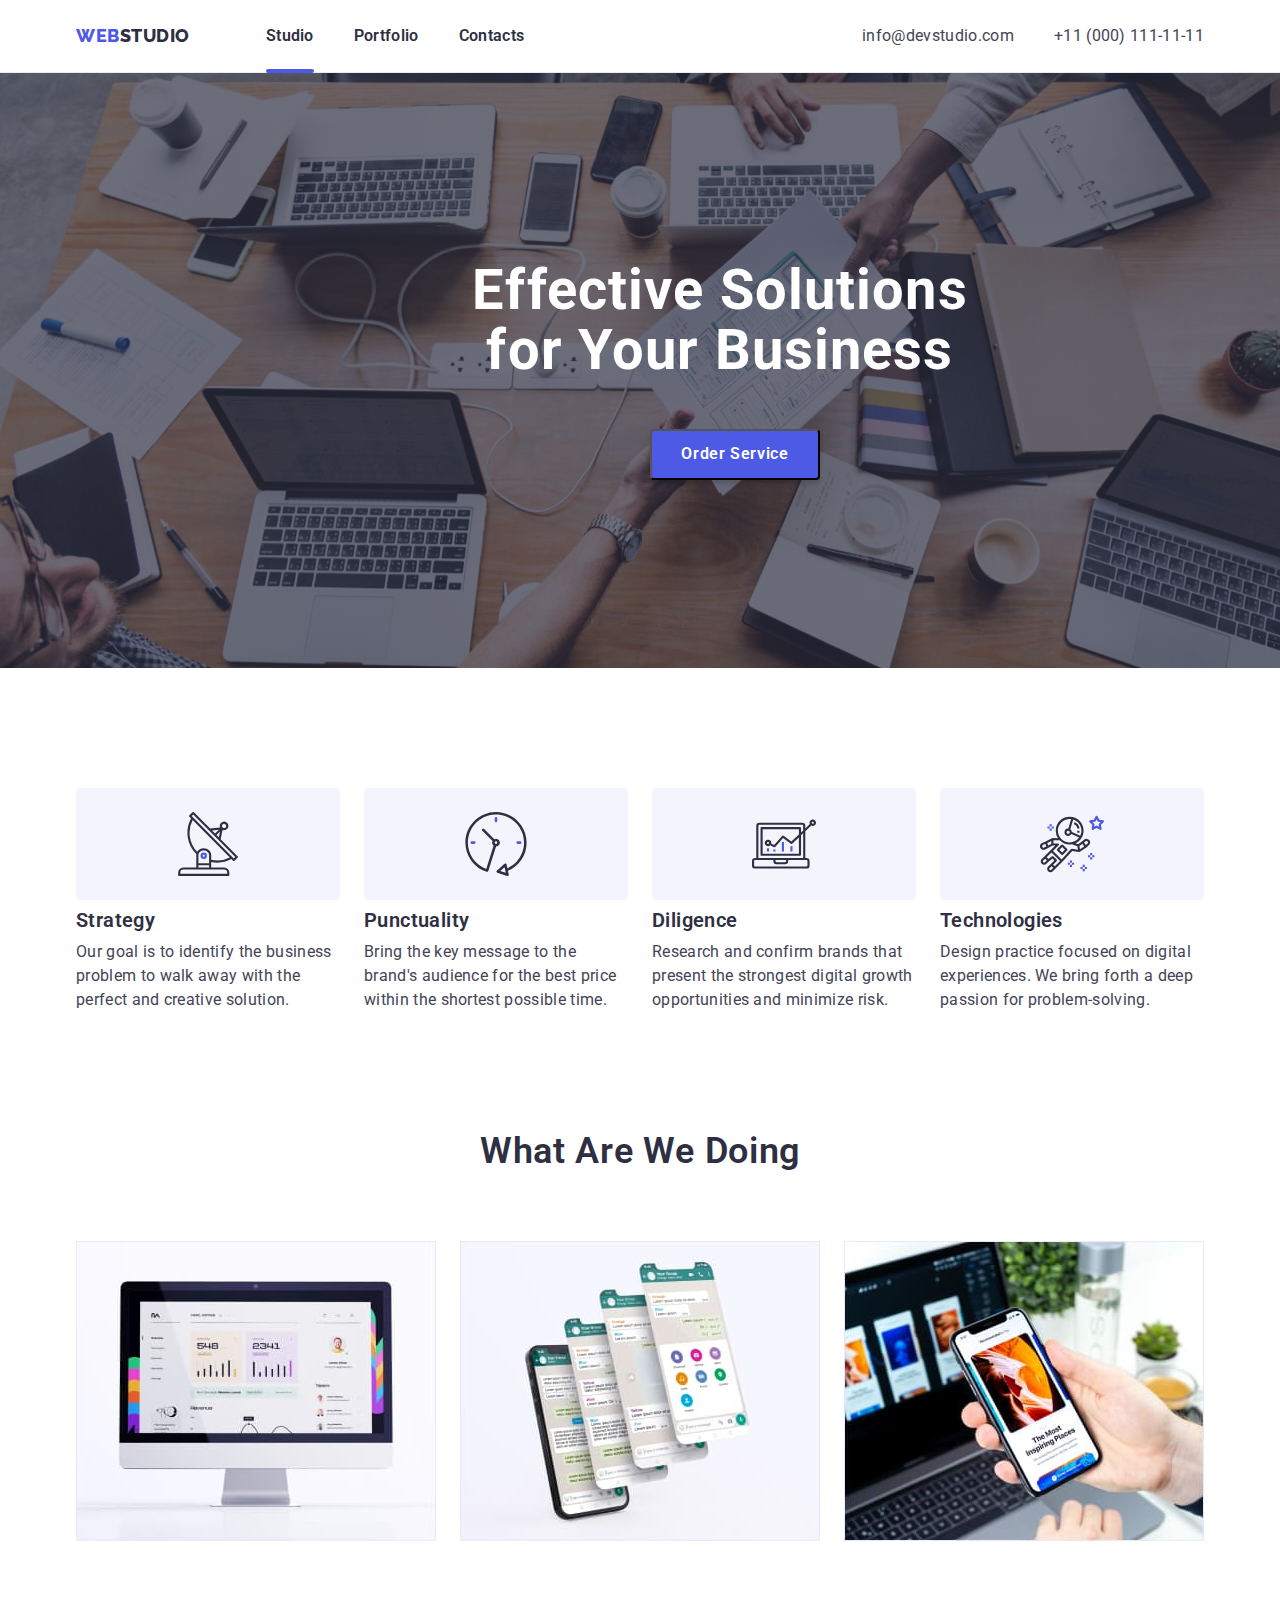
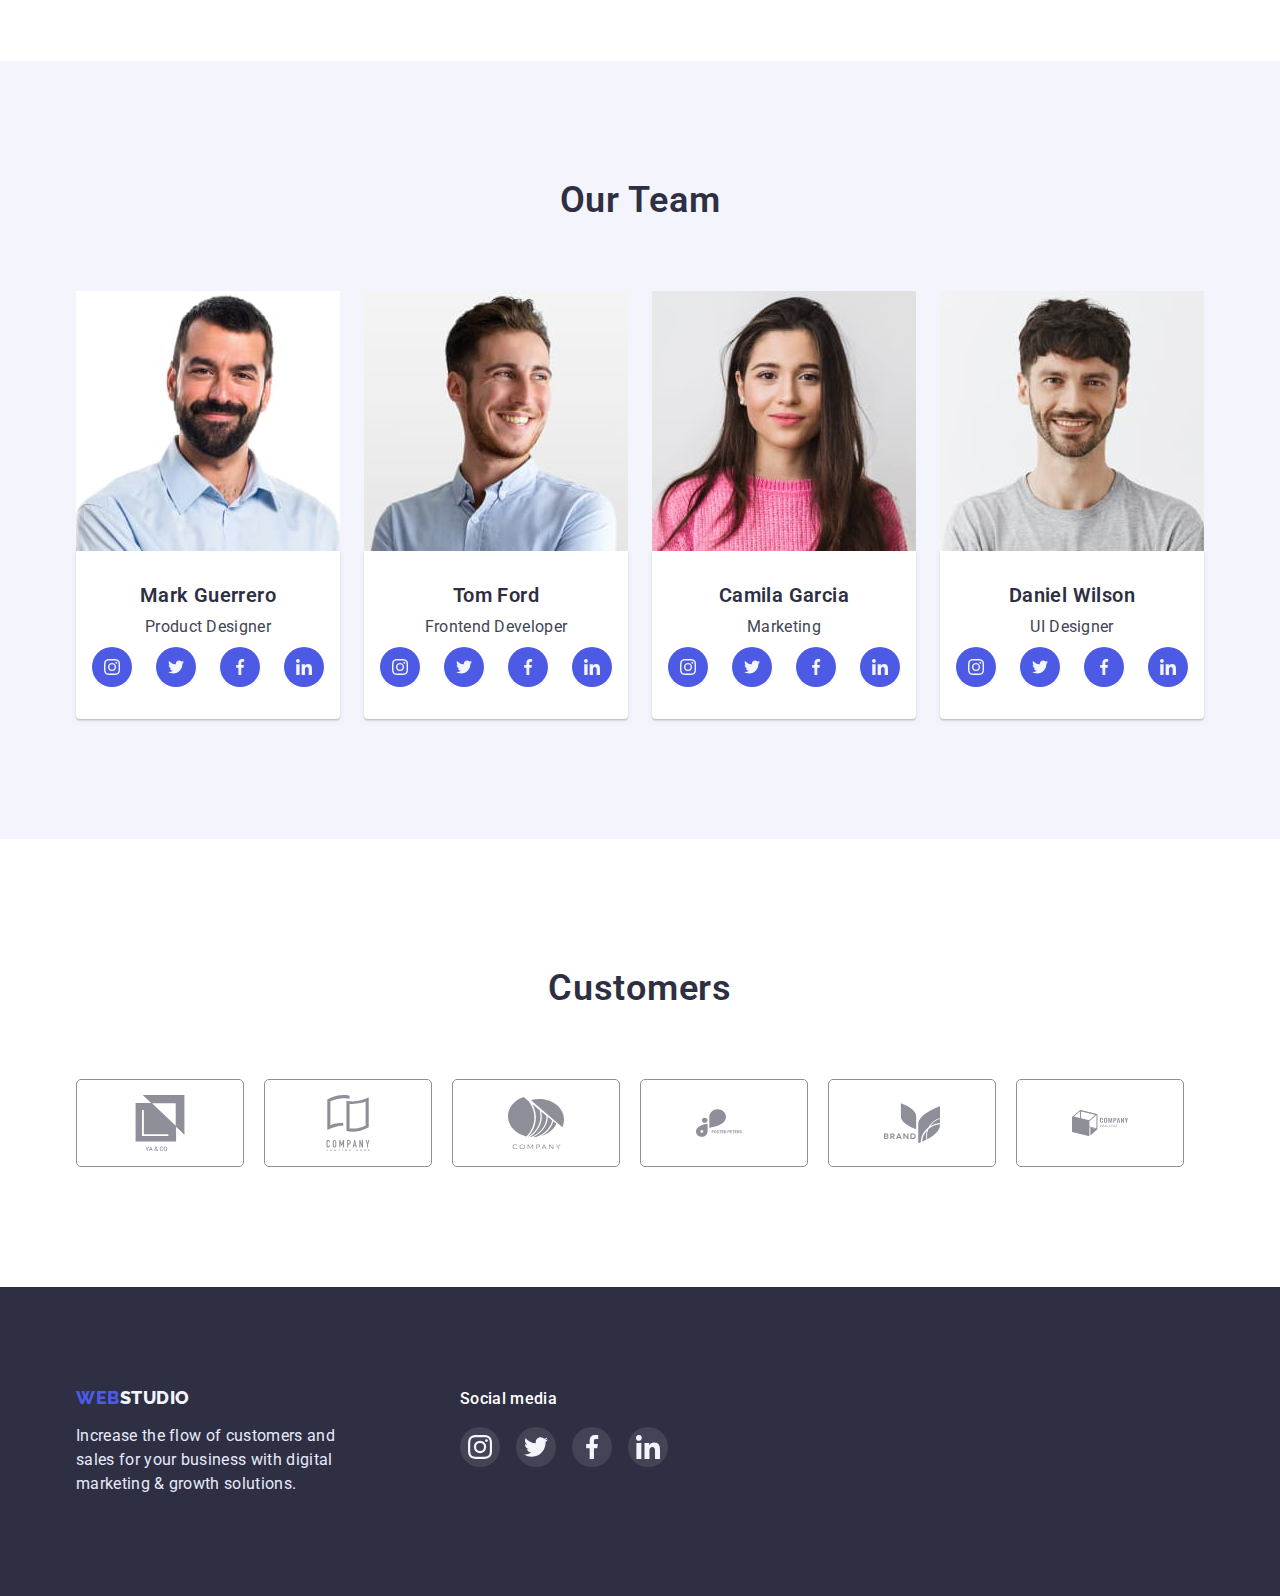
==== index.html @ 27ab68d3 "copied hw 5" ====
<!DOCTYPE html>
<html lang="en">
  <head>
    <meta charset="UTF-8" />
    <meta http-equiv="X-UA-Compatible" content="IE=edge" />
    <meta name="viewport" content="width=device-width, initial-scale=1.0" />
    <title>WebStudio goit-markup-hw-02</title>
    <link rel="preconnect" href="https://fonts.googleapis.com" />
    <link rel="preconnect" href="https://fonts.gstatic.com" crossorigin />
    <link
      href="https://fonts.googleapis.com/css2?family=Raleway:wght@800&family=Roboto:wght@400;500;700;900&display=swap"
      rel="stylesheet"
    />
    <link
      rel="stylesheet"
      href="https://cdn.jsdelivr.net/npm/modern-normalize@1.1.0/modern-normalize.min.css"
    />
    <link rel="stylesheet" href="./css/styles.css" />
  </head>
  <body>
    <header class="header">
      <div class="container header-nav-container">
        <nav class="page-nav">
          <!--logo-->
          <a href="/" class="logo link logo-nav"
            ><span class="logo logo-color">WEB</span>STUDIO</a
          >

          <!--menu-->
          <ul class="menu-nav">
            <li class="menu-item">
              <a href="./index.html" class="menu-nav-link link current">Studio</a>
            </li>
            <li class="menu-item">
              <a href="./portfolio.html" class="menu-nav-link link"
                >Portfolio</a
              >
            </li>
            <li class="menu-item">
              <a href="" class="menu-nav-link link">Contacts</a>
            </li>
          </ul>
        </nav>

        <!--contacts-->
        <ul class="contacts-nav">
          <li class="contacts-nav-item">
            <a href="mailto:info@devstudio.com" class="contacts-nav-link link"
              >info@devstudio.com</a
            >
          </li>
          <li>
            <a href="tel:+110001111111" class="contacts-nav-link link"
              >+11 (000) 111-11-11</a
            >
          </li>
        </ul>
      </div>
    </header>

    <main>
      <!--section1hero-->
      <section class="hero-section-color">
        <div class="container">
          <h1 class="hero-title">Effective Solutions for Your Business</h1>
          <button type="button" class="hero-button" data-modal-open>Order Service</button>
        </div>
      </section>

      <!--section2-->
      <section class="section-two-format">
        <div class="container">
          <ul class="sectiontwo">
            <li class="sectiontwo-item">
              <div class="sectiontwo-item-icon">
              <svg height="64" width="64">
                <use
                  href="./images/icons.svg#icon-strategy"
                ></use>
              </svg>
              </div>
              <h3 class="section-title section-margin-title">Strategy</h3>
              <p class="section-text">
                Our goal is to identify the business problem to walk away with
                the perfect and creative solution.
              </p>
            </li>

            <li class="sectiontwo-item">
              <div class="sectiontwo-item-icon">
                <svg height="64" width="64">
                  <use
                    href="./images/icons.svg#icon-punctuality"
                  ></use>
                </svg>
                </div>
              <h3 class="section-title section-margin-title">Punctuality</h3>
              <p class="section-text">
                Bring the key message to the brand's audience for the best price
                within the shortest possible time.
              </p>
            </li>

            <li class="sectiontwo-item">
              <div class="sectiontwo-item-icon">
                <svg height="64" width="64">
                  <use
                    href="./images/icons.svg#icon-diligence"
                  ></use>
                </svg>
                </div>
              <h3 class="section-title section-margin-title">Diligence</h3>
              <p class="section-text">
                Research and confirm brands that present the strongest digital
                growth opportunities and minimize risk.
              </p>
            </li>

            <li class="sectiontwo-item">
              <div class="sectiontwo-item-icon">
                <svg height="64" width="64">
                  <use
                    href="./images/icons.svg#icon-technologies"
                  ></use>
                </svg>
                </div>
              <h3 class="section-title section-margin-title">Technologies</h3>
              <p class="section-text">
                Design practice focused on digital experiences. We bring forth a
                deep passion for problem-solving.
              </p>
            </li>
          </ul>
        </div>
      </section>

      <!--section3-->
      <section class="sectionthree">
        <div class="container">
          <h2 class="sections-title">What are we doing</h2>

          <ul class="sectionthree-list section">
            <li class="sectionthree-item">
              <img src="./images/img1.jpg" alt="desktop" width="360" />
            </li>

            <li class="sectionthree-item">
              <img src="./images/img2.jpg" alt="mobile" width="360" />
            </li>

            <li class="sectionthree-item">
              <img src="./images/img3.jpg" alt="app" width="360" />
            </li>
          </ul>
        </div>
      </section>

      <section class="sectionfour">
        <div class="container">
          <h2 class="sections-title">Our Team</h2>

          <ul class="sectionfour-list section">
            <li class="sectionfour-item">
              <img
                src="./images/teamcard1.jpg"
                alt="teamcard"
                width="264"
                height="260"
              />
              <div class="our-team-list">
                <h3 class="section-title centered section-margin-title">
                  Mark Guerrero
                </h3>
                <p class="section-text centered">Product Designer</p>
                <ul class="our-team-list-icons">
                  <li class="our-team-list-item">
                    <a class="our-team-list-link" href="">
                      <svg
                        class="our-team-list-icon"
                        width="16px"
                        height="16px"
                      >
                        <use href="./images/icons.svg#icon-instagram"></use>
                      </svg>
                    </a>
                  </li>

                  <li class="our-team-list-item">
                    <a class="our-team-list-link" href="">
                      <svg
                        class="our-team-list-icon"
                        width="16px"
                        height="16px"
                      >
                        <use href="./images/icons.svg#icon-twitter"></use>
                      </svg>
                    </a>
                  </li>

                  <li class="our-team-list-item">
                    <a class="our-team-list-link" href="">
                      <svg
                        class="our-team-list-icon"
                        width="16px"
                        height="16px"
                      >
                        <use href="./images/icons.svg#icon-facebook"></use>
                      </svg>
                    </a>
                  </li>

                  <li class="our-team-list-item">
                    <a class="our-team-list-link" href="">
                      <svg
                        class="our-team-list-icon"
                        width="16px"
                        height="16px"
                      >
                        <use href="./images/icons.svg#icon-linkedin"></use>
                      </svg>
                    </a>
                  </li>
                </ul>
              </div>
            </li>

            <li class="sectionfour-item">
              <img
                src="./images/teamcard2.jpg"
                alt="teamcard"
                width="264"
                height="260"
              />
              <div class="our-team-list">
                <h3 class="section-title centered section-margin-title">
                  Tom Ford
                </h3>
                <p class="section-text centered">Frontend Developer</p>
                <ul class="our-team-list-icons">
                  <li class="our-team-list-item">
                    <a class="our-team-list-link" href="">
                      <svg
                        class="our-team-list-icon"
                        width="16px"
                        height="16px"
                      >
                        <use href="./images/icons.svg#icon-instagram"></use>
                      </svg>
                    </a>
                  </li>

                  <li class="our-team-list-item">
                    <a class="our-team-list-link" href="">
                      <svg
                        class="our-team-list-icon"
                        width="16px"
                        height="16px"
                      >
                        <use href="./images/icons.svg#icon-twitter"></use>
                      </svg>
                    </a>
                  </li>

                  <li class="our-team-list-item">
                    <a class="our-team-list-link" href="">
                      <svg
                        class="our-team-list-icon"
                        width="16px"
                        height="16px"
                      >
                        <use href="./images/icons.svg#icon-facebook"></use>
                      </svg>
                    </a>
                  </li>

                  <li class="our-team-list-item">
                    <a class="our-team-list-link" href="">
                      <svg
                        class="our-team-list-icon"
                        width="16px"
                        height="16px"
                      >
                        <use href="./images/icons.svg#icon-linkedin"></use>
                      </svg>
                    </a>
                  </li>
                </ul>
              </div>
            </li>

            <li class="sectionfour-item">
              <img
                src="./images/teamcard3.jpg"
                alt="teamcard"
                width="264"
                height="260"
              />
              <div class="our-team-list">
                <h3 class="section-title centered section-margin-title">
                  Camila Garcia
                </h3>
                <p class="section-text centered">Marketing</p>
                <ul class="our-team-list-icons">
                  <li class="our-team-list-item">
                    <a class="our-team-list-link" href="">
                      <svg
                        class="our-team-list-icon"
                        width="16px"
                        height="16px"
                      >
                        <use href="./images/icons.svg#icon-instagram"></use>
                      </svg>
                    </a>
                  </li>

                  <li class="our-team-list-item">
                    <a class="our-team-list-link" href="">
                      <svg
                        class="our-team-list-icon"
                        width="16px"
                        height="16px"
                      >
                        <use href="./images/icons.svg#icon-twitter"></use>
                      </svg>
                    </a>
                  </li>

                  <li class="our-team-list-item">
                    <a class="our-team-list-link" href="">
                      <svg
                        class="our-team-list-icon"
                        width="16px"
                        height="16px"
                      >
                        <use href="./images/icons.svg#icon-facebook"></use>
                      </svg>
                    </a>
                  </li>

                  <li class="our-team-list-item">
                    <a class="our-team-list-link" href="">
                      <svg
                        class="our-team-list-icon"
                        width="16px"
                        height="16px"
                      >
                        <use href="./images/icons.svg#icon-linkedin"></use>
                      </svg>
                    </a>
                  </li>
                </ul>
              </div>
            </li>

            <li class="sectionfour-item">
              <img
                src="./images/teamcard4.jpg"
                alt="teamcard"
                width="264"
                height="260"
              />
              <div class="our-team-list">
                <h3 class="section-title centered section-margin-title">
                  Daniel Wilson
                </h3>
                <p class="section-text centered">UI Designer</p>
                <ul class="our-team-list-icons">
                  <li class="our-team-list-item">
                    <a class="our-team-list-link" href="">
                      <svg
                        class="our-team-list-icon"
                        width="16px"
                        height="16px"
                      >
                        <use href="./images/icons.svg#icon-instagram"></use>
                      </svg>
                    </a>
                  </li>

                  <li class="our-team-list-item">
                    <a class="our-team-list-link" href="">
                      <svg
                        class="our-team-list-icon"
                        width="16px"
                        height="16px"
                      >
                        <use href="./images/icons.svg#icon-twitter"></use>
                      </svg>
                    </a>
                  </li>

                  <li class="our-team-list-item">
                    <a class="our-team-list-link" href="">
                      <svg
                        class="our-team-list-icon"
                        width="16px"
                        height="16px"
                      >
                        <use href="./images/icons.svg#icon-facebook"></use>
                      </svg>
                    </a>
                  </li>

                  <li class="our-team-list-item">
                    <a class="our-team-list-link" href="">
                      <svg
                        class="our-team-list-icon"
                        width="16px"
                        height="16px"
                      >
                        <use href="./images/icons.svg#icon-linkedin"></use>
                      </svg>
                    </a>
                  </li>
                </ul>
              </div>
            </li>
          </ul>
        </div>
      </section>

      <!--section5-->
      <section class="sectionfive">
        <div class="container">
          <h2 class="sections-title">Customers</h2>
          <ul class="sectionfive-list">
            <li class="sectionfive-item">
              <a class="sectionfive-link" href="">
                <svg class="sectionfive-icon" width="104px" height="56px">
                  <use href="./images/icons.svg#icon-customerone"></use>
                </svg>
              </a>
            </li>

            <li class="sectionfive-item">
              <a class="sectionfive-link" href="">
                <svg class="sectionfive-icon" width="104px" height="56px">
                  <use href="./images/icons.svg#icon-customertwo"></use>
                </svg>
              </a>
            </li>

            <li class="sectionfive-item">
              <a class="sectionfive-link" href="">
                <svg class="sectionfive-icon" width="104px" height="56px">
                  <use href="./images/icons.svg#icon-customerthree"></use>
                </svg>
              </a>
            </li>

            <li class="sectionfive-item">
              <a class="sectionfive-link" href="">
                <svg class="sectionfive-icon" width="104px" height="56px">
                  <use href="./images/icons.svg#icon-customerfour"></use>
                </svg>
              </a>
            </li>

            <li class="sectionfive-item">
              <a class="sectionfive-link" href="">
                <svg class="sectionfive-icon" width="104px" height="56px">
                  <use href="./images/icons.svg#icon-customerfive"></use>
                </svg>
              </a>
            </li>

            <li class="sectionfive-item">
              <a class="sectionfive-link" href="">
                <svg class="sectionfive-icon" width="104px" height="56px">
                  <use href="./images/icons.svg#icon-customersix"></use>
                </svg>
              </a>
            </li>

            
          </ul>
        </div>
      </section>
    </main>

    <footer class="footer">
      <div class="container footer-format">
        <div class="footer-content">
          <a href="./index.html" class="logo-footer link"
            ><span class="logo-color">WEB</span>STUDIO</a>
          <p class="section-text footer-text-color">
            Increase the flow of customers and sales for your business with
            digital marketing & growth solutions.
          </p>
        </div>

        <div class="footer-socialmedia">
<h3 class="footer-socialmedia-title">Social media</h2>
          <ul class="footer-list-icons">
            <li class="footer-list-item">
              <a class="footer-list-link" href="">
                <svg
                  class="footer-list-icon"
                  width="24px"
                  height="24px"
                >
                  <use href="./images/icons.svg#icon-instagram"></use>
                </svg>
              </a>
            </li>

            <li class="footer-list-item">
              <a class="footer-list-link" href="">
                <svg
                  class="footer-list-icon"
                  width="24px"
                  height="24px"
                >
                  <use href="./images/icons.svg#icon-twitter"></use>
                </svg>
              </a>
            </li>

            <li class="footer-list-item">
              <a class="footer-list-link" href="">
                <svg
                  class="footer-list-icon"
                  width="24px"
                  height="24px"
                >
                  <use href="./images/icons.svg#icon-facebook"></use>
                </svg>
              </a>
            </li>

            <li class="footer-list-item">
              <a class="footer-list-link" href="">
                <svg
                  class="footer-list-icon"
                  width="24px"
                  height="24px"
                >
                  <use href="./images/icons.svg#icon-linkedin"></use>
                </svg>
              </a>
            </li>
          </ul>
        </div>
      </div>
    </footer>
    <div class="backdrop is-hidden" data-modal>
      <div class="modal">
        <button type="button" class="modal-close" data-modal-close>
          <svg width="24" height="24" class="modal-close-svg">
            <use href="./images/icons.svg#icon-close"></use>

          </svg>
        </button>
      </div>
    </div>
    <script src="./js/modal.js"></script>
  </body>
</html>
---- css/styles.css ----
:root{
--primary-font: 'Roboto', sans-serif;
--secondary-font: 'Raleway', sans-serif;
--primary-color: #2E2F42;
--secondary-color: #434455;
--hover-color: #4D5AE5;
}

h1,h2,h3,h4,h5,h6,p{
    margin-top: 0;
    margin-bottom: 0;
}

ul,li{
    margin-top: 0;
    margin-bottom: 0;
    padding-left: 0;
}

img{
    display: block;
}

button{
    cursor: pointer;
}
ul {
    list-style: none;
}


body {
font-family: var(--primary-font)
}

body {
    color: var(--primary-color);
}

/*========== HEADER ==========*/

.header{
    padding-top: 24px;
    padding-bottom: 24px;
    border-bottom: 1px solid #E7E9FC;
}

.header-nav-container{
    display: flex;
    align-items: center;
}

.page-nav{
    display: flex;
    align-items: center;

}

.logo{
    font-family: var(--secondary-font);
    font-weight: 800;
    font-size: 18px;
    line-height: 1.33;
    display: flex;
align-items: center;
letter-spacing: 0.03em;
text-transform: uppercase;
color: var(--primary-color);
}

.logo-color{
   color: var(--hover-color); 
}

.logo-nav{
    margin-right: 76px;
}


.menu-nav{
    display: flex;
    align-items: center;
}

.menu-item{
    position: relative;
}

.menu-item:not(:last-child){
    margin-right: 40px;
}

.menu-nav-link.current::after{
content: '';
position: absolute;
width: 100%;
height: 4px;
background-color: var(--hover-color);
border-radius: 2px;
left: 0;
bottom: -25px;
}

.menu-nav-link{
font-weight: 600;
font-size: 16px;
line-height: 1.5;
letter-spacing: 0.02em;
color: var(--primary-color);
transition: color 250ms cubic-bezier(0.4, 0, 0.2, 1);
}

.menu-nav-link:hover,
.menu-nav-link:focus {
color: var(--hover-color)
}

.contacts-nav-link{
font-size: 16px;
line-height: 1.5;
letter-spacing: 0.02em;
color: var(--secondary-color);
transition: color 250ms cubic-bezier(0.4, 0, 0.2, 1);
}

.contacts-nav-link:hover,
.contacts-nav-link:focus {
color:var(--hover-color)
}


.contacts-nav{
    display: flex;
    align-items: center;
    margin-left: auto;
    align-items: center;
    justify-content: center;
}

.contacts-nav-item{
    margin-right: 40px;
}


/*========== /HEADER ==========*/


/*========== COMPONENTS ==========*/
.link{
text-decoration: none;
}

.container{
    width: 1158px;
    padding-left: 15px;
    padding-right: 15px;
    margin-left: auto;
    margin-right: auto;
}

/*========== /COMPONENTS ==========*/

/*========== MAIN ==========*/

.hero-section-color{
    width: 1440px;px;
    background: #2E2F42;
    margin-left: auto;
    margin-right: auto;
    padding-top: 188px;
    padding-bottom: 188px;
    background-image: linear-gradient(rgb(46,47,66,0.7), rgb(46,47,66,0.7)), url(../images/hero/heroimg.jpg) ;
    background-size: cover;
}

.hero-title{
font-family: var(--primary-font);
font-weight: 700;
font-size: 56px;
line-height: 1.07;
text-align: center;
letter-spacing: 0.02em;
color: #FFFFFF;
max-width: 496px;
margin: 0px auto;
}

.hero-button{

    width: 170px;
    height: 51px;
    left: 635px;
    top: 432px;
    background: #4D5AE5;
    box-shadow: 0px 4px 4px rgba(0, 0, 0, 0.15);
    border-radius: 4px;
    
    font-family: var(--primary-font);
    font-style: normal;
    font-weight: 600;
    font-size: 16px;
    line-height: 1.9;
    align-items: center;
    letter-spacing: 0.04em;
    color: #FFFFFF;
    margin-top: 48px;
margin-left: 494px;
margin-right: 494px;
}

.hero-button:hover,
.hero-button:focus{
background: #404BBF;
box-shadow: 0px 4px 4px rgba(0, 0, 0, 0.15);
border-radius: 4px;
}

.section-title{
    font-family: var(--primary-font);
    font-weight: 600;
    font-size: 20px;
    line-height: 1.2;
    letter-spacing: 0.02em;
    color: var(--primary-color);
}

.section-margin-title{
    margin-bottom: 8px;
}

.section-text{

    font-family: var(--primary-font);
    font-size: 16px;
    line-height: 1.5;
    letter-spacing: 0.02em;
    color: var(--secondary-color);
}

.section-two-format{
    padding-top: 120px;
    padding-bottom: 120px;
}

.sectiontwo{
    display: flex;
}

.sectiontwo-item{
    max-width: 264px;
}

.sectiontwo-item:not(:first-child){
    margin-left: 24px;
}


.sectiontwo-item-icon{
display: flex;
justify-content: center;
align-items: center;
width: 264px;
height: 112px;
background: #F4F4FD;
border-radius: 4px;
margin-bottom: 8px;
}



.sectionthree{
    padding-bottom: 120px;
}

.sectionthree-list{
    display: flex;
}

.sections-title{
    font-family: var(--primary-font);
    font-style: normal;
    font-weight: 600;
    font-size: 36px;
    line-height: 1.1;
    text-align: center;
    letter-spacing: 0.02em;
    text-transform: capitalize;
    color: var(--primary-color);
    margin-bottom: 70px;
    }

    .sectionthree-item:not(:first-child){
        margin-left: 24px;
    }

.sectionfour{
    padding-top: 120px;
    padding-bottom: 120px;
    margin-left: auto;
    margin-right: auto;
    background: #F4F4FD;
}

    .sectionfour-list{
        display: flex;
    }


    .sectionfour-item:not(:first-child){
        margin-left: 24px;
    }

    .our-team-list{
        background: #FFFFFF;
box-shadow: 0px 1px 6px rgba(46, 47, 66, 0.08), 0px 1px 1px rgba(46, 47, 66, 0.16), 0px 2px 1px rgba(46, 47, 66, 0.08);
border-radius: 0px 0px 4px 4px;
        padding-top: 32px;
        padding-bottom: 32px;
    }

.our-team-list-icons{
    display: flex;
    justify-content: center;
    gap: 24px;
    margin-top: 8px;
}

.our-team-list-item{
    width: 40px;
    height: 40px;
}

.our-team-list-link{
    height: 100%;
    width: 100%;
    border-radius: 50%;
    background-color: #4D5AE5;
    display: flex;
    align-items: center;
    justify-content: center;
    transition: background-color 250ms cubic-bezier(0.4, 0, 0.2, 1);
}


.our-team-list-link:hover,
.our-team-list-link:focus{
    background-color: #404BBF;
}

.our-team-list-icon{
    fill: #F4F4FD;
}
    .centered{
        text-align: center;
    }

    .sectionfive{
        padding-top: 130px;
        padding-bottom: 120px;
        margin-left: auto;
        margin-right: auto;
    }

    .sectionfive-list{
        display: flex;
        align-items: center;
        gap: 20px;
    }

    .sectionfive-item{
        width: 168px;
        height: 88px;
    }
    .sectionfive-link{
width: 100%;
height: 100%;
border: 1px solid #8E8F99;
border-radius: 5px;
display: flex;
align-items: center;
justify-content: center;
padding-top: 16px;
padding-bottom: 16px;
    }

    .sectionfive-icon{
fill: #8E8F99;
transition: fill 250ms cubic-bezier(0.4, 0, 0.2, 1);
    }

    .sectionfive-link:hover,
    .sectionfive-link:focus{
border-color: #404BBF;
    }

    .sectionfive-link:hover .sectionfive-icon{
        fill: #404BBF;
    }

    .sectionfive-link:focus .sectionfive-icon{
        fill: #404BBF;
    }
/*========== /MAIN ==========*/

/*========== FOOTER ==========*/
.logo-footer{
font-family: var(--secondary-font);
font-weight: 800;
font-size: 18px;
line-height: 1.17;
display: flex;
align-items: center;
letter-spacing: 0.03em;
text-transform: uppercase;
color: #F4F4FD;
margin-bottom: 16px;
}

.footer-text-color{
color: #E7E9FC;

}


.footer{
width:;
background: #2E2F42;
padding-top: 100px;
padding-bottom: 100px;
}

.footer-content{
width: 264px;
}

.footer-format{
    display: flex;
}

.footer-socialmedia{
    margin-left: 120px;
}

.footer-socialmedia-title{
    font-family: var(--primary-font);
    font-weight: 500;
    font-size: 16px;
    line-height: 24px;
    letter-spacing: 0.02em;
    color: #FFFFFF;
}

.footer-list-icons{
    display: flex;
    justify-content: center;
    gap: 16px;
    margin-top: 16px;
}

.footer-list-item{
    width: 40px;
    height: 40px;
}

.footer-list-link{
    height: 100%;
    width: 100%;
    border-radius: 50%;
    background-color: rgba(255, 255, 255, 0.1);
    display: flex;
    align-items: center;
    justify-content: center;
    transition: background-color 250ms cubic-bezier(0.4, 0, 0.2, 1);
}

.footer-list-link:hover,
.footer-list-link:focus{
    background-color: #31D0AA;
}

.footer-list-icon{
    fill: #F4F4FD;
}
/*========== /FOOTER ==========*/

/*-----======[ PORTFOLIO PAGE ]======-----*/

.portfolio{
    padding-top: 96px;
    padding-bottom: 120px;
}

.portfolio-bttn{
    font-family: var(--primary-font);
    font-weight: 600;
    font-size: 16px;
    line-height: 1.5;
    display: flex;
    align-items: center;
    text-align: center;
    letter-spacing: 0.04em;
    color: var(--hover-color);
background: #F4F4FD;
border: 1px solid #E7E9FC;
border-radius: 4px;
padding-top: 12px;
padding-bottom: 12px;
padding-left: 24px;
padding-right: 24px;
transition: background-color 250ms cubic-bezier(0.4, 0, 0.2, 1), box-shadow 250ms cubic-bezier(0.4, 0, 0.2, 1);
}

.portfolio-bttnleft:not(:first-child){
    margin-left: 24px;
}

.portfolio-bttn:hover,
.portfolio-bttn:focus{

font-family: var(--primary-font);
font-weight: 600;
font-size: 16px;
line-height: 1.5;
display: flex;
align-items: center;
text-align: center;
letter-spacing: 0.04em;
color: #FFFFFF;
background: #404BBF;
box-shadow: 0px 3px 1px rgba(0, 0, 0, 0.1), 0px 2px 1px rgba(0, 0, 0, 0.08), 0px 2px 2px rgba(0, 0, 0, 0.12);
border-radius: 4px;
}

.button-filter{
    display: flex;
    margin-bottom: 72px;
justify-content: center;
}

.portfolio-items{
    display: flex;
    flex-wrap: wrap;
    column-gap: 24px;
}

.portfolio-item-title{
    border: 1px solid #E7E9FC;
}

.portfolio-item-title{
padding-top: 32px;
padding-bottom: 32px;
padding-left: 16px;
}

.portfolio-item-title > .section-text{
margin-top: 8px;
}

.portfolio-items-list:not(:nth-last-child(-n+3)){
    margin-bottom: 48px;
        }

.portfolio-items-list:hover,
.portfolio-items-list:focus{
    box-shadow: 0px 1px 6px rgba(46, 47, 66, 0.08);
}

.portfolio-items-list{

}

.portfolio-hover{
    position: relative;
    overflow: hidden;
}

.portfolio-hover-link{
    display: block;
}

.portfolio-hover-link:hover .portfolio-item-text{
    transform: translateY(0);
}

.portfolio-item-text{
    position: absolute;
    top: 0;
font-family: var(--primary-font);
font-weight: 400;
font-size: 16px;
line-height: 1.5;
color: #F4F4FD;
padding-top: 40px;
padding-left: 32px;
padding-right: 32px;
background-color: rgba(77, 90, 229, 0.692);
height: 100%;
transform: translateY(100%);
transition: transform 250ms cubic-bezier(0.4, 0, 0.2, 1);
overflow: auto;
}

.backdrop{
    position: fixed;
    top: 0;
    height: 100%;
    width: 100%;
    background-color: rgba(46, 47, 66, 0.4);
 transition: opacity 250ms linear, visibility 250ms linear;
}

.modal{
    position: absolute;
    top: 50%;
    left: 50%;
width: 408px;
min-height: 576px;
background: #FCFCFC;
box-shadow: 0px 1px 1px rgba(0, 0, 0, 0.14), 0px 1px 3px rgba(0, 0, 0, 0.12), 0px 2px 1px rgba(0, 0, 0, 0.2);
border-radius: 4px;
transform: translate(-50%, -50%) scale(1);
transition: transform 250ms linear;
}

.modal-close{
    border: none;
background-color: transparent;
position: absolute;
top: 24px;
right: 24px;
}

.modal-close-svg{
   fill: #E7E9FC;
   border-radius: 50%;
border: 1px solid rgba(0, 0, 0, 0.1);
}

.is-hidden{
    opacity: 0;
    visibility: hidden;
    pointer-events: none;
}

.backdrop.is-hidden .modal{
    transform: translate(-50%, -50%) scale(0);
}
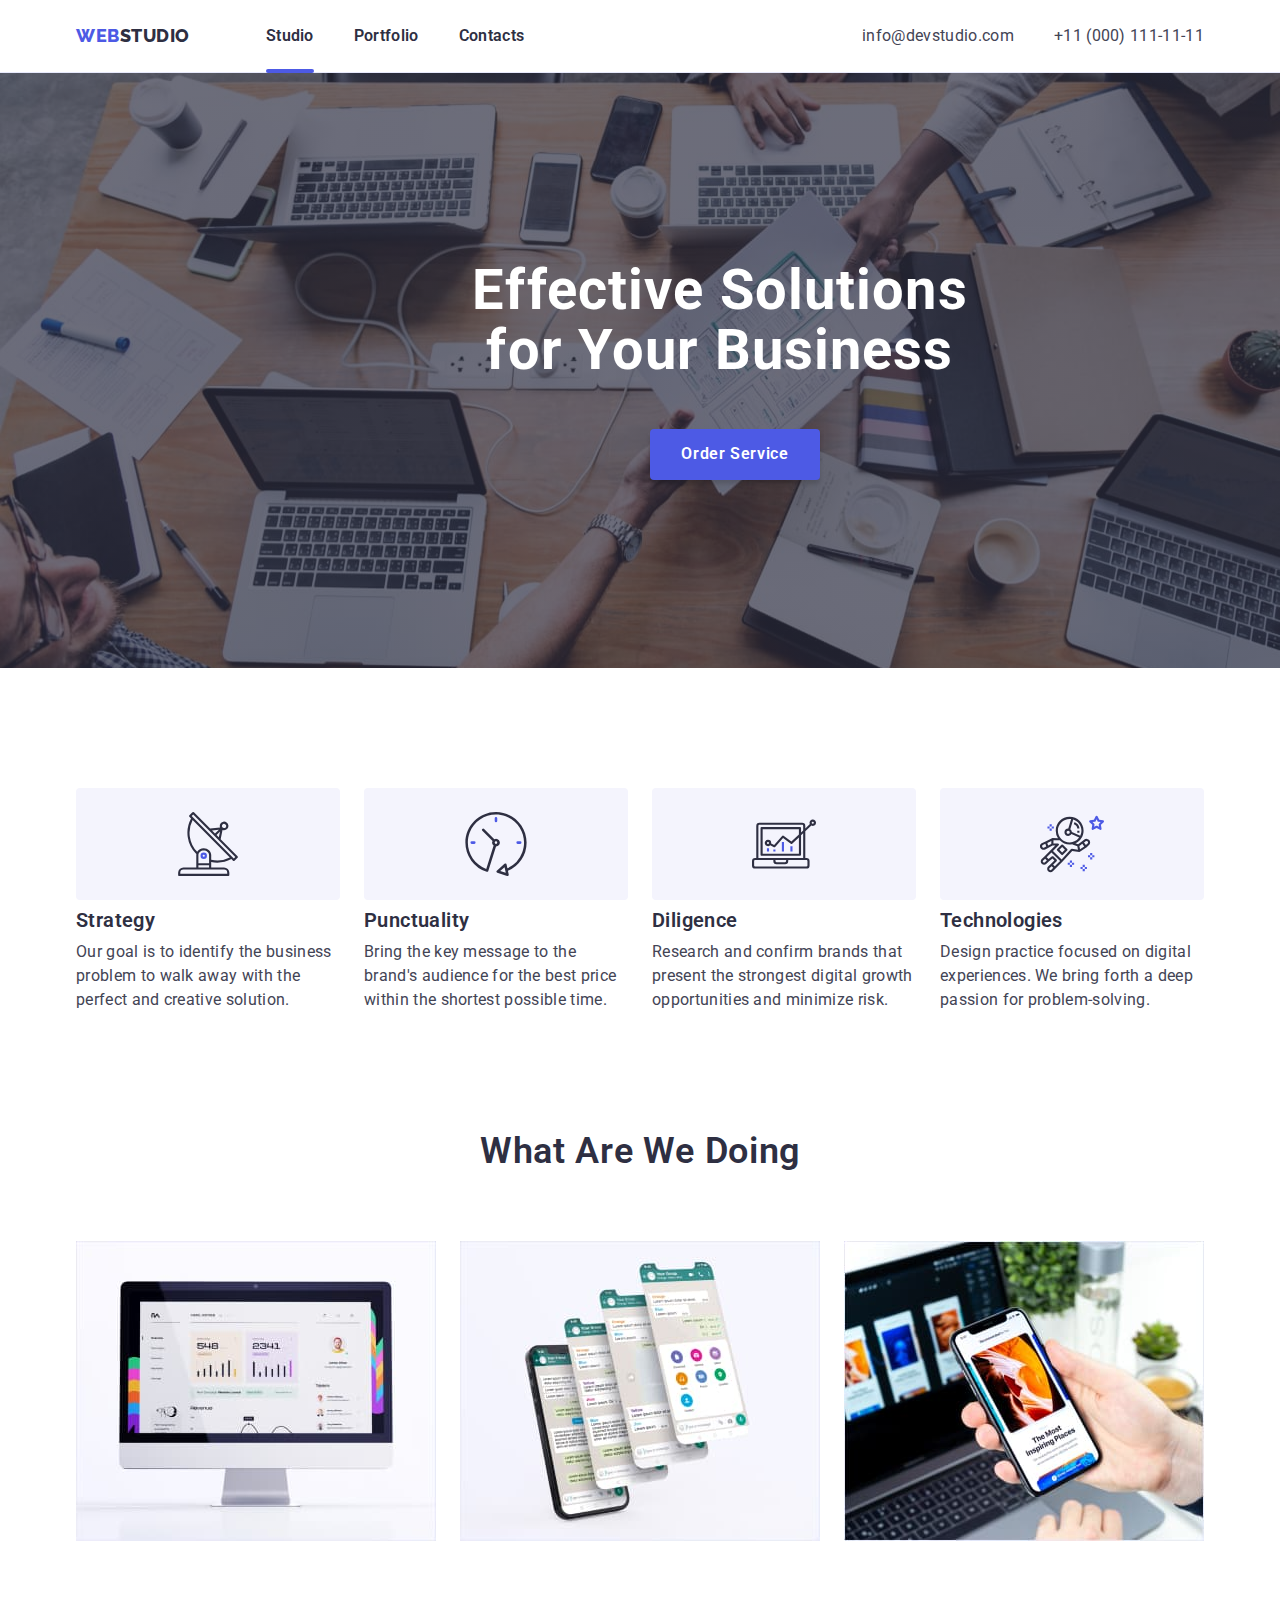
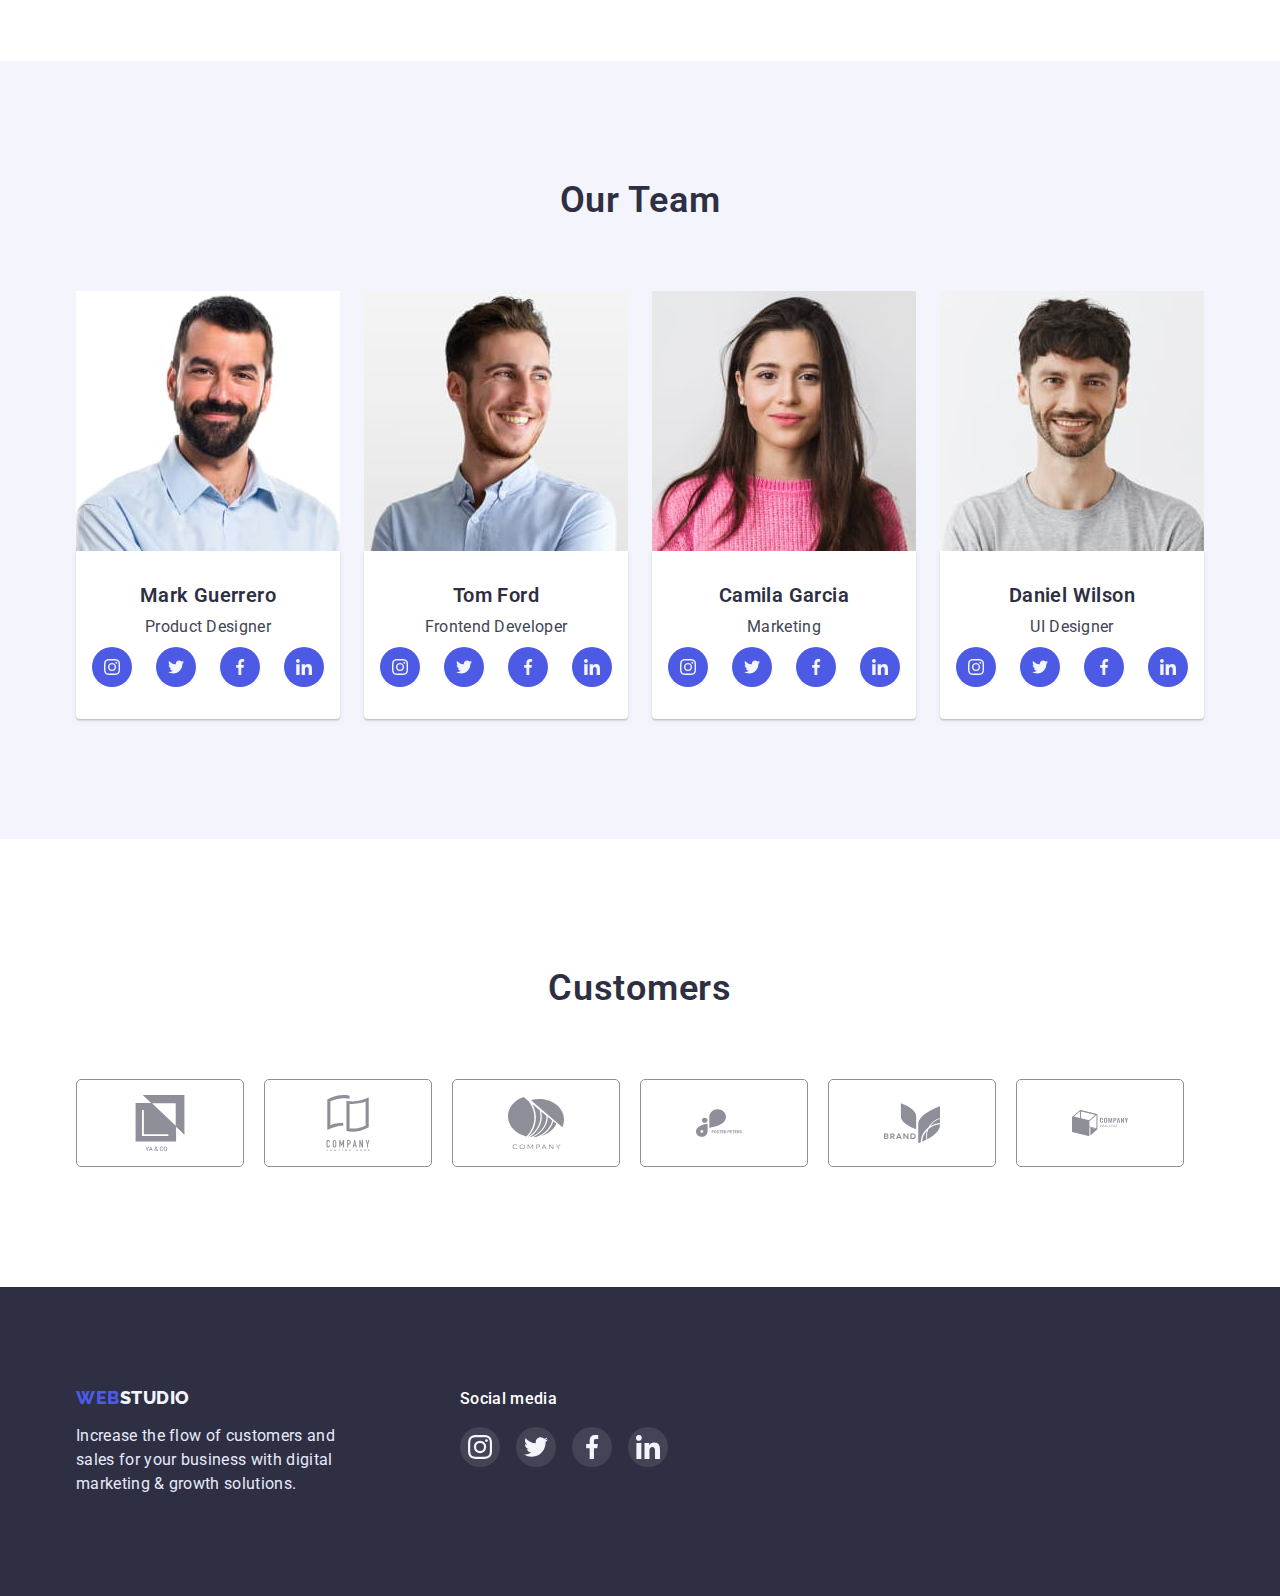
==== commit d220ba55: "first part done" ====
--- a/index.html
+++ b/index.html
@@ -548,9 +548,62 @@
         <button type="button" class="modal-close" data-modal-close>
           <svg width="24" height="24" class="modal-close-svg">
             <use href="./images/icons.svg#icon-close"></use>
-
           </svg>
         </button>
+        <p class="modal-title">Leave your contacts and we will call you back</p>
+        <form class="modal-form">
+        <label>
+        <span class="modal-input-title">Name</span>
+        <div class="modal-input-field">
+        <input type="text" class="modal-input" name="user-name" placeholder="Enter your name" required>
+                  <svg
+                  class="modal-input-icon"
+                  width="20px"
+                  height="20px"
+                >
+                  <use href="./images/form/formicons.svg#icon-name"></use>
+                </svg>
+                </div>
+        </label>
+
+
+
+        <label>
+          <span class="modal-input-title">Phone</span>
+                <div class="modal-input-field">
+        <input type="tel" class="modal-input" name="user-phone" placeholder="Enter your phone number" required>
+                  <svg
+                  class="modal-input-icon"
+                  width="20px"
+                  height="20px"
+                >
+                  <use href="./images/form/formicons.svg#icon-phone"></use>
+                </svg>
+                </div>
+        </label>
+
+
+
+               <label>
+          <span class="modal-input-title">Phone</span>
+                <div class="modal-input-field">
+        <input type="email" class="modal-input" name="user-email" placeholder="Enter your email adress" required>
+                  <svg
+                  class="modal-input-icon"
+                  width="21px"
+                  height="21px"
+                >
+                  <use href="./images/form/formicons.svg#icon-email"></use>
+                </svg>
+                </div>
+        </label>
+
+        <label>
+  <span class="modal-input-title">Comment</span>
+  <textarea name="user-text" id="user-text" cols="30" rows="10" class="modal-comment-area" placeholder="Text input"></textarea>
+        </label>
+          <button type="submit" class="modal-submit">Send</button>
+        </form>
       </div>
     </div>
     <script src="./js/modal.js"></script>
--- a/css/styles.css
+++ b/css/styles.css
@@ -163,7 +163,7 @@
 /*========== MAIN ==========*/
 
 .hero-section-color{
-    width: 1440px;px;
+    width: 1440px;
     background: #2E2F42;
     margin-left: auto;
     margin-right: auto;
@@ -192,9 +192,9 @@
     left: 635px;
     top: 432px;
     background: #4D5AE5;
-    box-shadow: 0px 4px 4px rgba(0, 0, 0, 0.15);
+box-shadow: 0px 4px 4px rgba(0, 0, 0, 0.15);
+border: transparent;
     border-radius: 4px;
-    
     font-family: var(--primary-font);
     font-style: normal;
     font-weight: 600;
@@ -611,9 +611,9 @@
 }
 
 .modal{
-    position: absolute;
-    top: 50%;
-    left: 50%;
+position: absolute;
+top: 50%;
+left: 50%;
 width: 408px;
 min-height: 576px;
 background: #FCFCFC;
@@ -621,14 +621,15 @@
 border-radius: 4px;
 transform: translate(-50%, -50%) scale(1);
 transition: transform 250ms linear;
+padding: 24px;
 }
 
 .modal-close{
     border: none;
 background-color: transparent;
 position: absolute;
-top: 24px;
-right: 24px;
+top: 20px;
+right: 20px;
 }
 
 .modal-close-svg{
@@ -645,4 +646,132 @@
 
 .backdrop.is-hidden .modal{
     transform: translate(-50%, -50%) scale(0);
+}
+
+.modal-title{
+font-family: var(--primary-font);
+color: var(--primary-color);
+font-weight: 500;
+font-size: 16px;
+line-height: 1.5;
+text-align: center;
+letter-spacing: 0.02em;
+margin-top: 48px;
+margin-bottom: 16px;
+}
+
+.modal-input{
+width: 360px;
+height: 40px;
+background-color: transparent;
+border: 1px solid rgba(33, 33, 33, 0.2);
+border-radius: 4px;
+padding-left: 40px;
+font-family: var(--primary-font);
+font-weight: 400;
+font-size: 12px;
+line-height: 1.33;
+letter-spacing: 0.04em;
+outline: none;
+}
+
+.modal-input::placeholder{
+font-family: var(--primary-font);
+    font-weight: 400;
+    font-size: 12px;
+    line-height: 1.33;
+    letter-spacing: 0.04em;
+    color: rgba(117, 117, 117, 0.5);
+}
+
+.modal-input:hover{
+border-color: var(--hover-color);
+}
+
+.modal-input:focus{
+border-color: var(--hover-color);
+}
+
+.modal-input:hover + .modal-input-icon{
+fill: var(--hover-color);
+}
+
+.modal-input:focus +.modal-input-icon {
+fill: var(--hover-color);
+}
+
+.modal-input:not(:placeholder-shown):not(:focus):valid{
+    background-color: rgba(205, 255, 130, 0.13);
+}
+
+.modal-input:not(:placeholder-shown):not(:focus):invalid{
+    background-color: rgba(255, 109, 109, 0.151);
+}
+
+.modal-input-title{
+font-family: var(--primary-font);
+font-weight: 400;
+font-size: 12px;
+line-height: 1.33;
+letter-spacing: 0.04em;
+color: #8E8F99;
+margin-bottom: 4px;
+}
+
+.modal-submit{
+width: 169px;
+height: 56px;
+left: 635px;
+top: 584px;
+background: #4D5AE5;
+border: transparent;
+box-shadow: 0px 4px 4px rgba(0, 0, 0, 0.15);
+border-radius: 4px;
+font-family: var(--primary-font);
+font-weight: 500;
+font-size: 20px;
+line-height: 1.2;
+text-align: center;
+letter-spacing: 0.04em;
+color: #FFFFFF;
+}
+
+.modal-input-field{
+position:relative;
+margin-bottom: 8px;
+}
+
+.modal-input-icon{
+position: absolute;
+left: 20px;
+top: 50%;
+transform: translateY(-50%);
+padding-right: 7px;
+transition: fill 250ms cubic-bezier(0.4, 0, 0.2, 1);
+}
+
+.modal-comment-area{
+    width: 100%;
+    height: 120px;
+    border: 1px solid rgba(33, 33, 33, 0.2);
+    border-radius: 4px;
+    background-color: transparent;
+    outline: none;
+    padding-top: 8px;
+    padding-left: 16px;
+    resize: none;
+    font-family: var(--primary-font);
+        font-weight: 400;
+        font-size: 12px;
+        line-height: 1.33;
+        letter-spacing: 0.04em;
+}
+
+.modal-comment-area::placeholder{
+font-family: var(--primary-font);
+    font-weight: 400;
+    font-size: 12px;
+    line-height: 1.33;
+    letter-spacing: 0.04em;
+    color: rgba(117, 117, 117, 0.5);
 }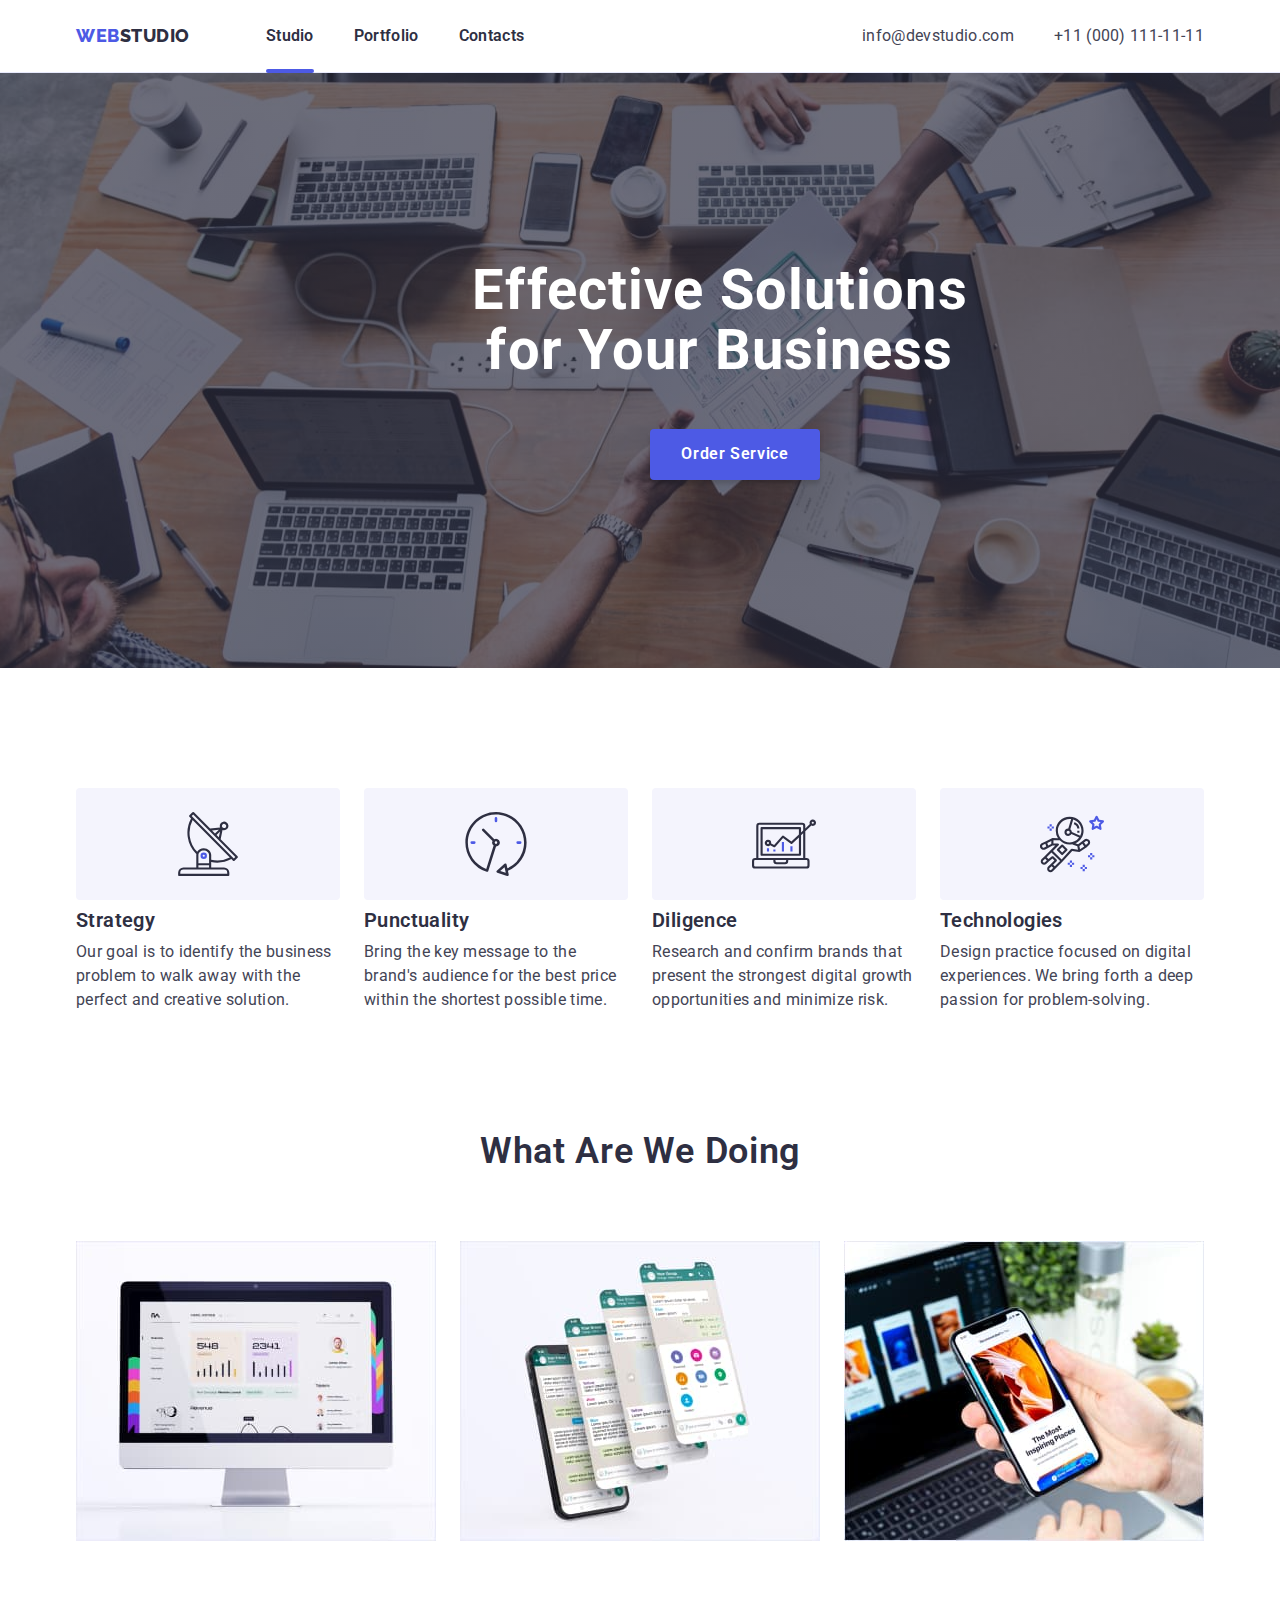
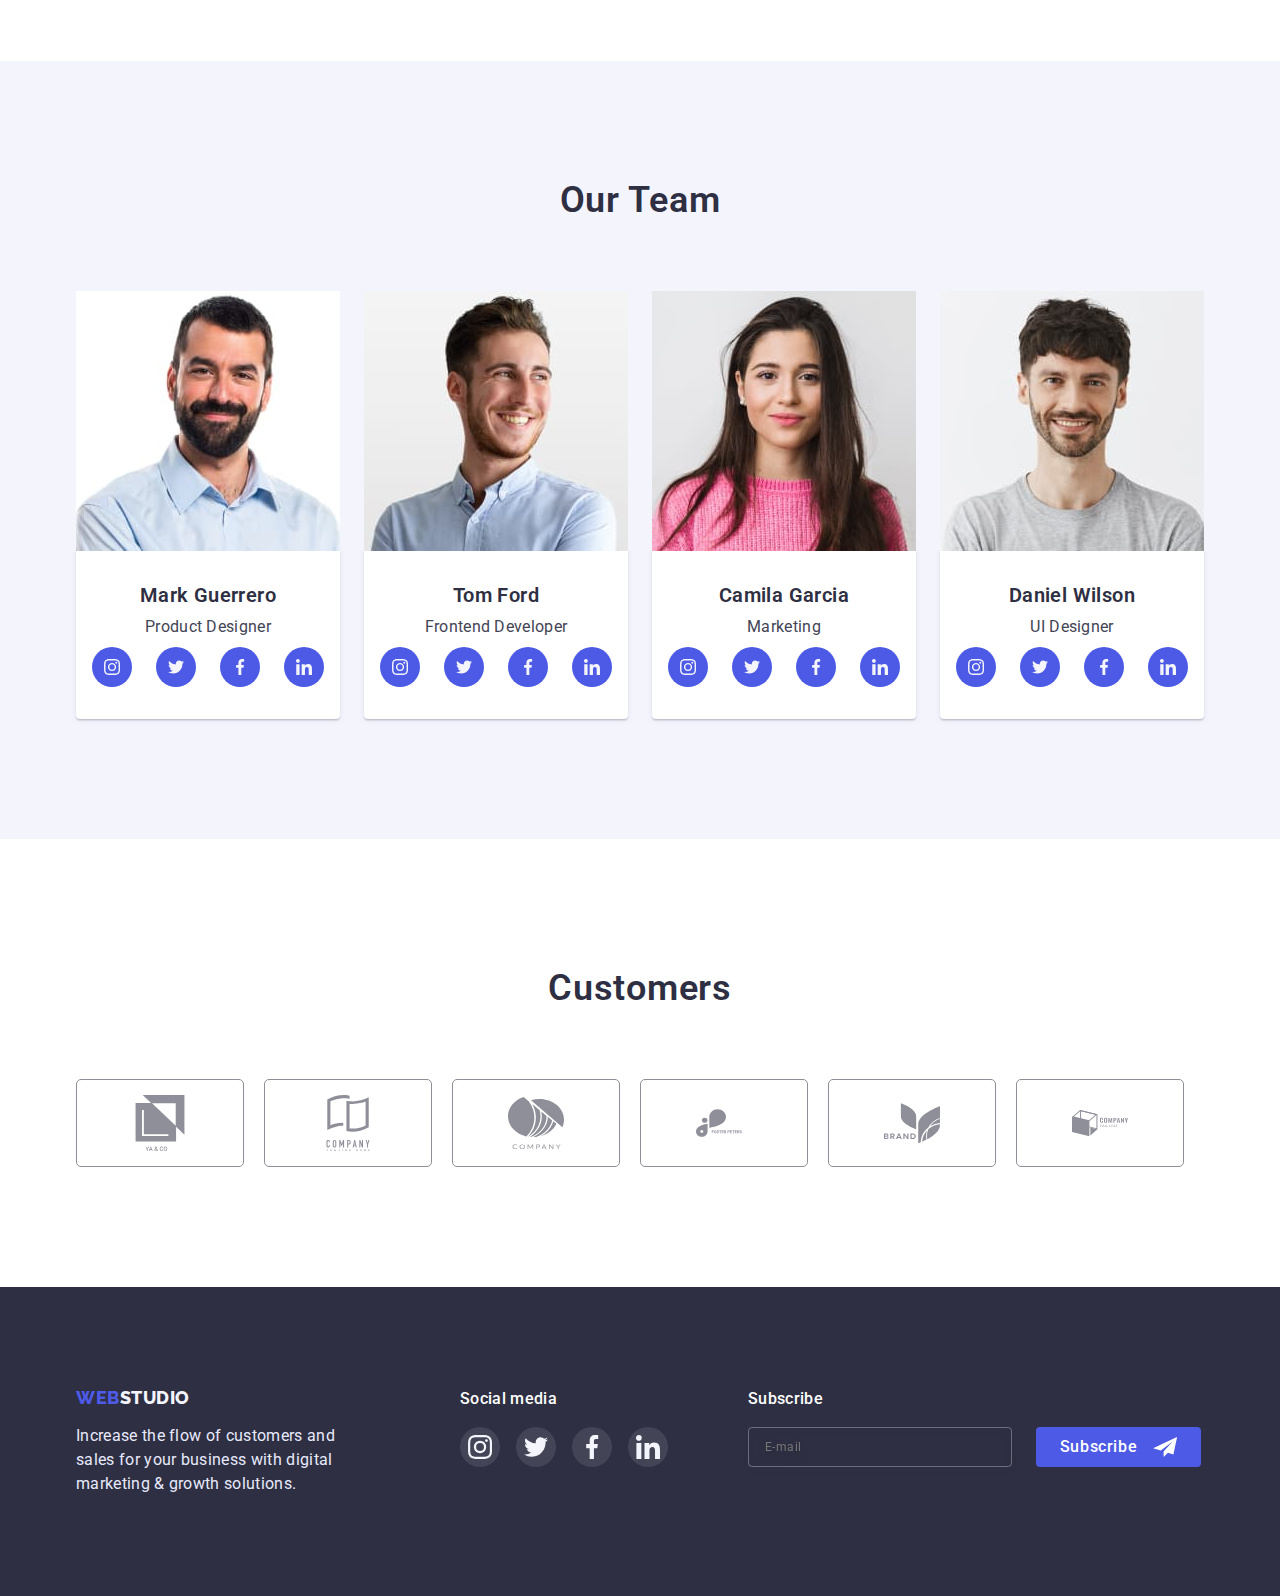
==== commit 08b24151: "qwerty" ====
--- a/index.html
+++ b/index.html
@@ -541,13 +541,40 @@
             </li>
           </ul>
         </div>
+
+<div class="footer-subscribe">
+<h3 class="footer-socialmedia-title">Subscribe</h2>
+<form class="footer-subscribe-form">
+  <div class="subscribe-box">
+  <input 
+  type="text" 
+  class="subscribe-input"
+  placeholder="E-mail"
+  name="subscribe-input-name">
+    <span>
+  <button type="submit" class="subscribe-button"><span class="subscribe-button-title">Subscribe</span> 
+                                  <svg
+                  class="subdcribe-icon"
+                  width="24px"
+                  height="20px"
+                >
+                  <use href="./images/form/formicons.svg#icon-pplane"></use>
+                </svg> 
+  </span>
+  </button>
+  </div>
+</form>
+</div>
+
+
       </div>
+
     </footer>
     <div class="backdrop is-hidden" data-modal>
       <div class="modal">
         <button type="button" class="modal-close" data-modal-close>
-          <svg width="24" height="24" class="modal-close-svg">
-            <use href="./images/icons.svg#icon-close"></use>
+          <svg width="8" height="8" class="modal-close-svg">
+            <use href="./images/form/formicons.svg#icon-closebttn"></use>
           </svg>
         </button>
         <p class="modal-title">Leave your contacts and we will call you back</p>
@@ -583,9 +610,8 @@
         </label>
 
 
-
                <label>
-          <span class="modal-input-title">Phone</span>
+          <span class="modal-input-title">Email</span>
                 <div class="modal-input-field">
         <input type="email" class="modal-input" name="user-email" placeholder="Enter your email adress" required>
                   <svg
@@ -602,7 +628,31 @@
   <span class="modal-input-title">Comment</span>
   <textarea name="user-text" id="user-text" cols="30" rows="10" class="modal-comment-area" placeholder="Text input"></textarea>
         </label>
-          <button type="submit" class="modal-submit">Send</button>
+<div class="">
+<input type="checkbox"
+name="privacy"
+id="privacy"
+value="true"
+class="input-check hide-me"
+>
+<label 
+for="privacy" 
+class="check-text">
+<span class="modal-check-span">
+                    <svg
+                  width="10px"
+                  height="10px"
+                  class="modal-check-icon"
+                >
+                  <use href="./images/form/formicons.svg#icon-checked"></use>
+                </svg>
+</span>
+I accept the terms and conditions of the&nbsp;      
+<a href="">Privacy Policy</a>
+</label>
+</div>
+          <div class="centered"><button type="submit" class="modal-submit">Send</button>
+            </div>
         </form>
       </div>
     </div>
--- a/css/styles.css
+++ b/css/styles.css
@@ -156,6 +156,19 @@
     padding-right: 15px;
     margin-left: auto;
     margin-right: auto;
+}
+
+.hide-me {
+    position: absolute;
+    width: 1px;
+    height: 1px;
+    margin: -1px;
+    border: 0;
+    padding: 0;
+    white-space: nowrap;
+    clip-path: inset(100%);
+    clip: rect(0 0 0 0);
+    overflow: hidden;
 }
 
 /*========== /COMPONENTS ==========*/
@@ -206,11 +219,12 @@
     margin-top: 48px;
 margin-left: 494px;
 margin-right: 494px;
+transition: background-color 250ms cubic-bezier(0.4, 0, 0.2, 1);
 }
 
 .hero-button:hover,
 .hero-button:focus{
-background: #404BBF;
+background-color: #404BBF;
 box-shadow: 0px 4px 4px rgba(0, 0, 0, 0.15);
 border-radius: 4px;
 }
@@ -481,6 +495,88 @@
 .footer-list-icon{
     fill: #F4F4FD;
 }
+
+.footer-subscribe{
+    margin-left: 80px;
+}
+
+.subscribe-input{
+    width: 264px;
+    height: 40px;
+background-color: transparent;
+border: 1px solid rgba(255, 255, 255, 0.3);
+    filter: drop-shadow(0px 4px 4px rgba(0, 0, 0, 0.15));
+    border-radius: 4px;
+    margin-top: 16px;
+    padding-left: 16px;
+        font-family: --primary-font font-weight: 400;
+            font-size: 12px;
+            line-height: 2;
+            letter-spacing: 0.04em;
+            color: rgba(255, 255, 255, 0.6);
+        }
+}
+
+.subscribe-input::placeholder{
+    font-family: --primary-font
+        font-weight: 400;
+        font-size: 12px;
+        line-height: 2;
+        letter-spacing: 0.04em;
+        color: rgba(255, 255, 255, 0.6);
+}
+
+.subscribe-input:focus{
+    outline: none;
+
+}
+
+.subscribe-button{
+
+width: 165px;
+height: 40px;
+background-color: #4D5AE5;
+border-radius: 4px;
+font-family: var(--primary-font);
+font-weight: 500;
+font-size: 16px;
+line-height: 1.5;
+    letter-spacing: 0.04em;
+    color: #FFFFFF;
+ outline: none;
+ border: transparent;
+margin-top: 16px;
+margin-left: 24px;
+align-items: center;
+display: flex;
+align-items: center;
+justify-content: center;
+fill: #FFFFFF;
+transition: background-color 250ms cubic-bezier(0.4, 0, 0.2, 1);
+}
+
+
+.subscribe-button:hover {
+background-color: #404BBF;
+}
+
+.subscribe-button:focus{
+background-color: #404BBF;
+}
+
+.subscribe-box{
+display: flex;
+}
+
+.subscribe-button-title{
+    margin-right: 16px;
+}
+.subscribe-icon{
+
+
+}
+
+
 /*========== /FOOTER ==========*/
 
 /*-----======[ PORTFOLIO PAGE ]======-----*/
@@ -584,8 +680,8 @@
 }
 
 .portfolio-item-text{
-    position: absolute;
-    top: 0;
+position: absolute;
+top: 0;
 font-family: var(--primary-font);
 font-weight: 400;
 font-size: 16px;
@@ -625,17 +721,41 @@
 }
 
 .modal-close{
-    border: none;
-background-color: transparent;
+width: 24px;
+height: 24px;
+background-color: #E7E9FC;
+border: 1px solid rgba(0, 0, 0, 0.1);
+border-radius: 50%;
 position: absolute;
 top: 20px;
 right: 20px;
+display: flex;
+align-items: center;
+justify-content: center;
+transition: background-color 250ms cubic-bezier(0.4, 0, 0.2, 1), fill 2500ms cubic-bezier(0.4, 0, 0.2, 1);
 }
 
 .modal-close-svg{
-   fill: #E7E9FC;
-   border-radius: 50%;
-border: 1px solid rgba(0, 0, 0, 0.1);
+fill: #000000;
+}
+
+.modal-close:hover {
+background-color: var(--hover-color);
+outline: none;
+}
+
+.modal-close:focus {
+    background-color: var(--hover-color);
+    outline: none;
+}
+
+.modal-close:hover .modal-close-svg {
+    fill: #FFFFFF;
+}
+
+.modal-close:focus .modal-close-svg {
+   
+    fill: #FFFFFF;
 }
 
 .is-hidden{
@@ -673,15 +793,18 @@
 line-height: 1.33;
 letter-spacing: 0.04em;
 outline: none;
-}
+margin-top: 4px;
+margin-bottom: 8px;
+}
+
 
 .modal-input::placeholder{
 font-family: var(--primary-font);
-    font-weight: 400;
-    font-size: 12px;
-    line-height: 1.33;
-    letter-spacing: 0.04em;
-    color: rgba(117, 117, 117, 0.5);
+font-weight: 400;
+font-size: 12px;
+line-height: 1.33;
+letter-spacing: 0.04em;
+color: rgba(117, 117, 117, 0.5);
 }
 
 .modal-input:hover{
@@ -715,7 +838,6 @@
 line-height: 1.33;
 letter-spacing: 0.04em;
 color: #8E8F99;
-margin-bottom: 4px;
 }
 
 .modal-submit{
@@ -734,18 +856,25 @@
 text-align: center;
 letter-spacing: 0.04em;
 color: #FFFFFF;
+margin-top: 24px;
+}
+
+.modal-submit:hover,
+.modal-submit:focus {
+    background: #404BBF;
+    box-shadow: 0px 4px 4px rgba(0, 0, 0, 0.15);
+    outline: transparent;
 }
 
 .modal-input-field{
-position:relative;
-margin-bottom: 8px;
+    position: relative;
 }
 
 .modal-input-icon{
 position: absolute;
 left: 20px;
 top: 50%;
-transform: translateY(-50%);
+transform: translateY(-60%);
 padding-right: 7px;
 transition: fill 250ms cubic-bezier(0.4, 0, 0.2, 1);
 }
@@ -765,6 +894,7 @@
         font-size: 12px;
         line-height: 1.33;
         letter-spacing: 0.04em;
+        margin-top: 4px;
 }
 
 .modal-comment-area::placeholder{
@@ -774,4 +904,47 @@
     line-height: 1.33;
     letter-spacing: 0.04em;
     color: rgba(117, 117, 117, 0.5);
-}+}
+
+.modal-comment-area:focus {
+    border-color: var(--hover-color);
+}
+
+.modal-comment-area:hover {
+    border-color: var(--hover-color);
+}
+
+.check-text{
+    font-family: var(--primary-font);
+    font-weight: 400;
+    font-size: 12px;
+    line-height: 1.33;
+    letter-spacing: 0.04em;
+    color: #757575;
+}
+
+
+.check-text{
+display: flex;
+margin-top: 14px;
+}
+
+.modal-check-span{
+    width: 16px;
+    height: 16px;
+border: 1.25px solid #2E2F42;
+    border-radius: 2px;
+display: flex;
+align-items: center;
+justify-content: center;
+margin-right: 7px;
+fill: transparent;
+transform: translateY(-5%);
+
+}
+
+.input-check:checked + .check-text span{
+background-color: var(--hover-color);
+border: none;
+fill: #F4F4FD;
+}
